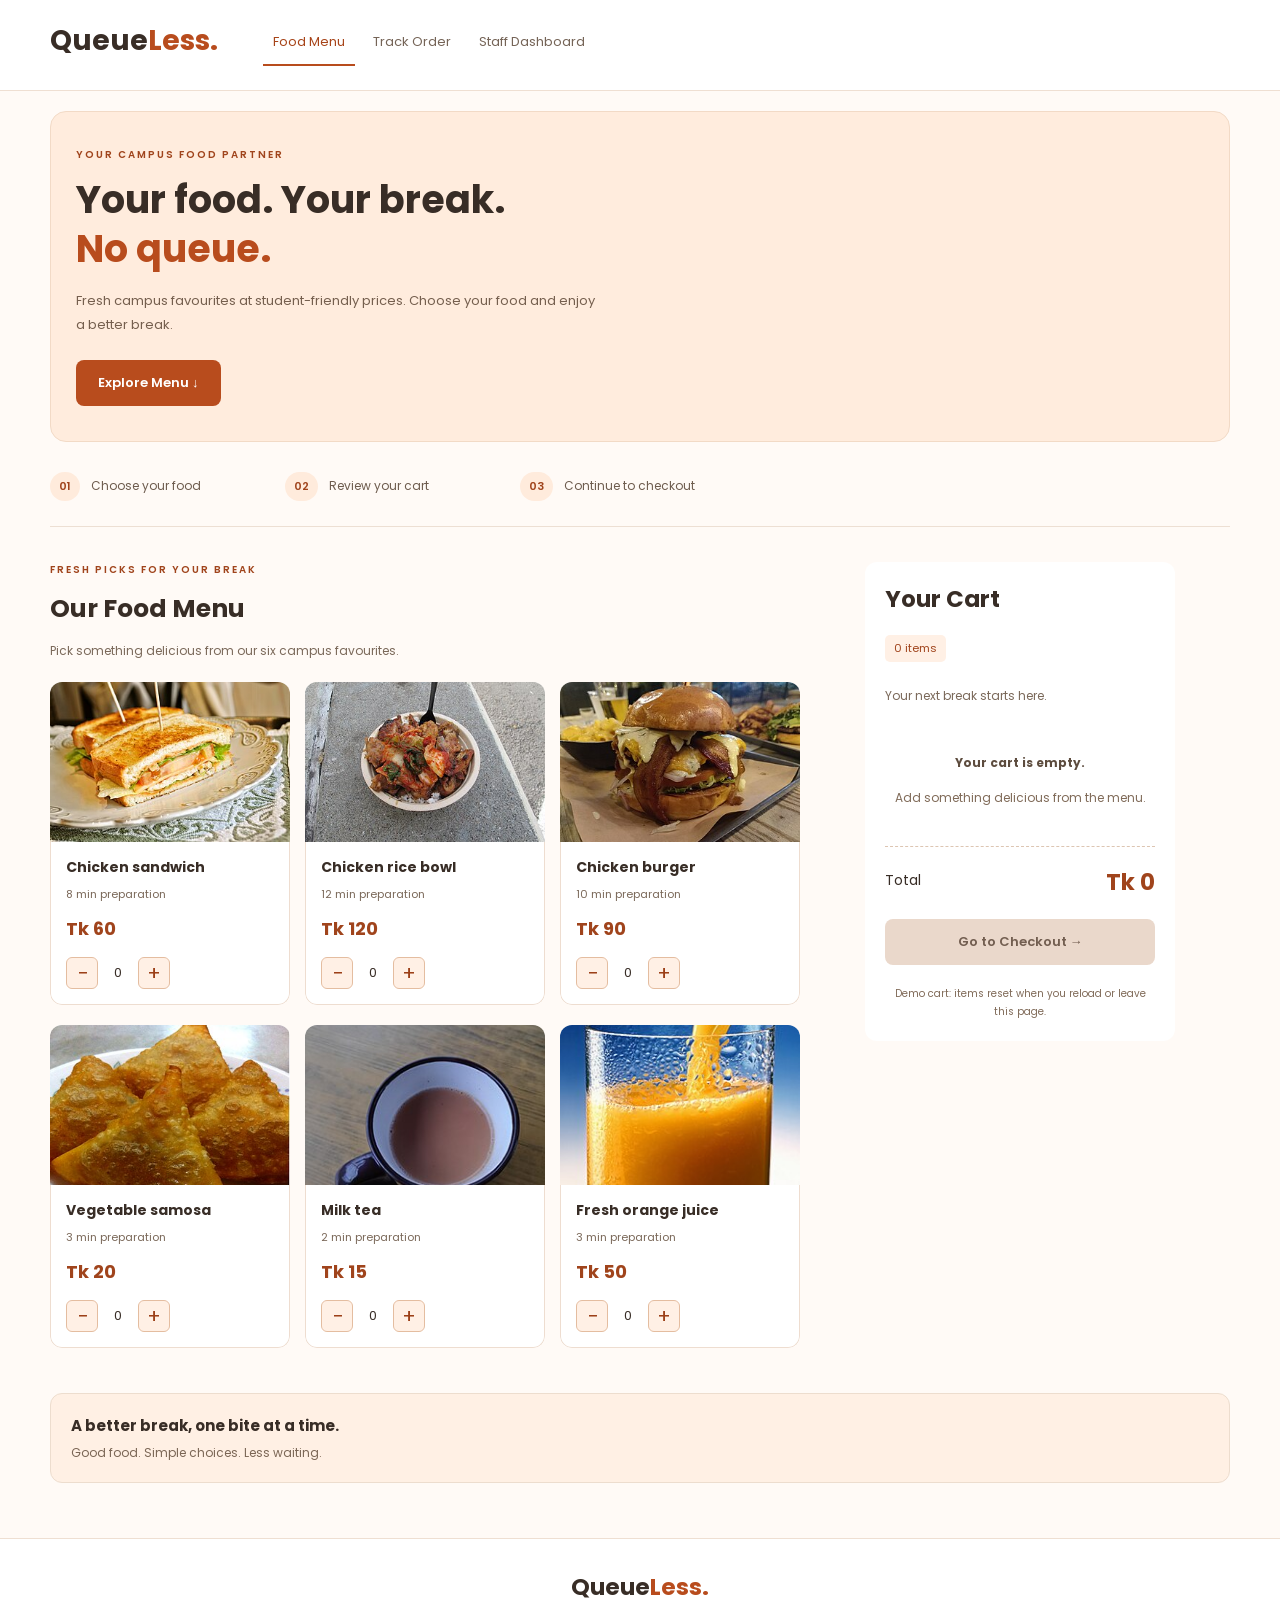
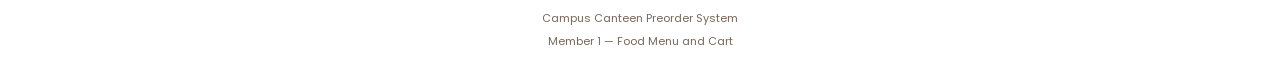
==== index.html @ 18ab2566 "Added my HTML project part" ====
<!DOCTYPE html>
<html lang="en">
<head>
    <meta charset="UTF-8">

    <meta name="viewport" content="width=device-width, initial-scale=1.0">

    <title>QueueLess | Food Menu</title>

    <link
        href="https://fonts.googleapis.com/css2?family=Poppins:wght@400;500;600;700&display=swap"
        rel="stylesheet"
    >

    <link rel="stylesheet" href="css/base.css">
    <link rel="stylesheet" href="css/menu.css">
</head>

<body>

    <!-- Shared header -->
    <header>
        <div class="navigation">

            <a class="logo" href="index.html">
                Queue<span>Less.</span>
            </a>

            <nav>
                <a class="active" href="index.html">Food Menu</a>
                <a href="track.html">Track Order</a>
                <a href="staff.html">Staff Dashboard</a>
            </nav>

        </div>
    </header>

    <main class="container">

        <!-- Welcome section -->
        <section class="hero">

            <p class="eyebrow">YOUR CAMPUS FOOD PARTNER</p>

            <h1>
                Your food. Your break.<br>
                <span>No queue.</span>
            </h1>

            <p class="hero-description">
                Fresh campus favourites at student-friendly prices.
                Choose your food and enjoy a better break.
            </p>

            <a class="button" href="#menu">
                Explore Menu ↓
            </a>

        </section>

        <!-- Ordering steps -->
        <section class="steps">

            <div class="step">
                <span>01</span>
                Choose your food
            </div>

            <div class="step">
                <span>02</span>
                Review your cart
            </div>

            <div class="step">
                <span>03</span>
                Continue to checkout
            </div>

        </section>

        <!-- Menu and cart -->
        <div class="page-layout">

            <section id="menu" class="menu-section">

                <p class="eyebrow">FRESH PICKS FOR YOUR BREAK</p>

                <h2>Our Food Menu</h2>

                <p class="section-description">
                    Pick something delicious from our six campus favourites.
                </p>

                <!-- Food cards are displayed by JavaScript -->
                <div id="food-list" class="food-list"></div>

            </section>

            <aside class="cart-section">

                <h2>Your Cart</h2>

                <p id="item-count" class="item-count">
                    0 items
                </p>

                <p class="section-description">
                    Your next break starts here.
                </p>

                <!-- Selected items are displayed by JavaScript -->
                <div id="cart-items"></div>

                <div class="cart-total">

                    <span>Total</span>

                    <strong id="cart-total">
                        Tk 0
                    </strong>

                </div>

                <a
                    id="checkout-button"
                    class="button checkout-button"
                    href="checkout.html"
                    onclick="return checkCart()"
                >
                    Go to Checkout →
                </a>

                <p class="cart-note">
                    Demo cart: items reset when you reload or leave this page.
                </p>

            </aside>

        </div>

        <section class="bottom-message">

            <h3>A better break, one bite at a time.</h3>

            <p>
                Good food. Simple choices. Less waiting.
            </p>

        </section>

    </main>

    <footer>

        <p class="footer-logo">
            Queue<span>Less.</span>
        </p>

        <p>Campus Canteen Preorder System</p>

        <p>Member 1 — Food Menu and Cart</p>

    </footer>

    <!-- Load the cart variable before the menu functions -->
    <script src="js/store.js"></script>
    <script src="js/menu.js"></script>

</body>
</html>
---- css/base.css ----
/* General page styles */
html {
    background-color: #fffaf6;
}

body {
    margin: 0;
    font-family: "Poppins", Arial, sans-serif;
    color: #382d26;
}

a {
    text-decoration: none;
    color: inherit;
}

button,
input,
select {
    font-family: "Poppins", Arial, sans-serif;
}

/* Header */
header {
    background-color: white;
    border-bottom: 1px solid #efdfd2;
}

.navigation {
    max-width: 1180px;
    margin: auto;
    padding: 20px;
    overflow: hidden;
}

/* Logo */
.logo {
    display: block;
    float: left;
    font-size: 28px;
    font-weight: 700;
    margin-right: 45px;
    margin-bottom: 8px;
}

.logo span {
    color: #b84c1d;
}

/* Navigation links */
nav {
    float: left;
    overflow: hidden;
}

nav a {
    display: block;
    float: left;
    padding: 12px 10px;
    margin-right: 8px;
    font-size: 13px;
    color: #756457;
}

nav a:hover {
    color: #a74419;
    background-color: #fff1e6;
}

nav a.active {
    color: #a74419;
    border-bottom: 2px solid #b84c1d;
}

/* Shared buttons */
.button {
    display: inline-block;
    padding: 13px 22px;
    border: none;
    border-radius: 8px;
    background-color: #b84c1d;
    color: white;
    font-size: 13px;
    font-weight: 600;
    text-align: center;
    cursor: pointer;
}

.button:hover {
    background-color: #943813;
}

/* Shared form styles for team integration */
label {
    display: block;
    margin-bottom: 7px;
    font-size: 13px;
}

input,
select {
    padding: 11px;
    border: 1px solid #dfcbbb;
    border-radius: 6px;
    background-color: white;
    color: #382d26;
}

/* Footer */
footer {
    padding: 25px 15px;
    margin-top: 35px;
    background-color: white;
    border-top: 1px solid #efdfd2;
    text-align: center;
}

footer p {
    color: #786759;
    font-size: 11px;
    margin: 6px 0;
}

footer .footer-logo {
    color: #382d26;
    font-size: 23px;
    font-weight: 700;
}

.footer-logo span {
    color: #b84c1d;
}
---- css/menu.css ----
/* Main page container */
.container {
    max-width: 1180px;
    margin: auto;
    padding: 20px;
}

/* Hero section */
.hero {
    padding: 35px 25px;
    background-color: #ffecdd;
    border: 1px solid #f2dac6;
    border-radius: 16px;
}

.eyebrow {
    margin: 0 0 12px;
    color: #a0441c;
    font-size: 10px;
    font-weight: 600;
    letter-spacing: 2px;
}

.hero h1 {
    margin: 10px 0 15px;
    font-size: 38px;
    line-height: 1.3;
}

.hero h1 span {
    color: #b84c1d;
}

.hero-description {
    max-width: 530px;
    margin-bottom: 22px;
    color: #755f4e;
    font-size: 13px;
    line-height: 1.9;
}

/* Steps */
.steps {
    margin: 20px 0 35px;
    padding-bottom: 15px;
    border-bottom: 1px solid #eddfd3;
    overflow: hidden;
}

.step {
    float: left;
    width: 220px;
    max-width: 100%;
    margin: 10px 15px 10px 0;
    color: #6e5c4e;
    font-size: 12px;
}

.step span {
    display: inline-block;
    margin-right: 8px;
    padding: 6px 9px;
    border-radius: 20px;
    background-color: #ffebdc;
    color: #a0441c;
    font-size: 11px;
    font-weight: 600;
}

/* Menu and cart wrap onto separate rows when space runs out */
.page-layout {
    overflow: hidden;
}

.menu-section {
    float: left;
    width: 790px;
    max-width: 100%;
    margin-right: 25px;
    margin-bottom: 25px;
}

h2 {
    margin: 8px 0;
    font-size: 25px;
}

.section-description {
    color: #7b695a;
    font-size: 12px;
    line-height: 1.8;
    margin-bottom: 20px;
}

/* Food cards */
.food-list {
    overflow: hidden;
}

.food-card {
    float: left;
    width: 240px;
    max-width: 100%;
    margin: 0 15px 20px 0;
    background-color: white;
    border-radius: 12px;
    overflow: hidden;
}

/* Border is inside the card content */
.food-information {
    padding: 15px;
    border: 1px solid #eeddd0;
    border-top: none;
    border-radius: 0 0 12px 12px;
}

.food-image {
    display: block;
    width: 100%;
    height: 160px;
    object-fit: cover;
}

.food-information h3 {
    margin: 0 0 8px;
    font-size: 14px;
}

.preparation-time {
    margin: 0 0 12px;
    color: #7b695a;
    font-size: 11px;
}

.food-price {
    display: block;
    margin-bottom: 15px;
    color: #a0441c;
    font-size: 18px;
}

/* Quantity buttons */
.quantity-controls {
    overflow: hidden;
}

.quantity-button {
    float: left;
    width: 32px;
    height: 32px;
    padding: 0;
    border: 1px solid #e4bda0;
    border-radius: 6px;
    background-color: #fff0e5;
    color: #9c4018;
    font-size: 20px;
    cursor: pointer;
}

.quantity-button:hover {
    background-color: #ffddc4;
}

.quantity-number {
    display: block;
    float: left;
    min-width: 20px;
    padding: 6px 10px;
    text-align: center;
    font-size: 13px;
}

/* Cart */
.cart-section {
    float: left;
    width: 310px;
    max-width: 100%;
    margin-bottom: 25px;
    background-color: white;
    border-radius: 12px;
}

/*
   Padding belongs to the cart's children so the cart
   keeps its declared width under the lecture box model.
*/
.cart-section > h2,
.cart-section > .section-description,
.item-count,
#cart-items,
.cart-total,
.cart-note {
    margin-left: 20px;
    margin-right: 20px;
}

.cart-section > h2 {
    margin-top: 20px;
    font-size: 23px;
}

.item-count {
    display: inline-block;
    padding: 5px 9px;
    background-color: #fff0e5;
    color: #a0441c;
    border-radius: 5px;
    font-size: 11px;
}

.empty-cart {
    padding: 25px 0;
    text-align: center;
    color: #806b59;
    font-size: 12px;
    line-height: 1.9;
}

.empty-cart strong {
    color: #5d4c3e;
}

.cart-item {
    padding: 15px 0;
    border-top: 1px solid #f0e2d7;
}

.cart-item h3 {
    font-size: 13px;
    margin: 0 0 7px;
}

.cart-item p {
    font-size: 11px;
    color: #7b6655;
    margin: 5px 0;
}

.cart-item .quantity-controls {
    margin-top: 12px;
}

.remove-button {
    margin-top: 10px;
    padding: 0;
    border: none;
    background-color: white;
    color: #a0441c;
    font-size: 11px;
    text-decoration: underline;
    cursor: pointer;
}

.cart-total {
    padding-top: 18px;
    border-top: 1px dashed #ddc5b2;
    overflow: hidden;
}

.cart-total span {
    float: left;
    padding-top: 5px;
    font-size: 14px;
}

.cart-total strong {
    float: right;
    color: #a0441c;
    font-size: 23px;
}

.checkout-button {
    display: block;
    margin: 20px;
}

.cart-note {
    margin-bottom: 20px;
    color: #806b59;
    font-size: 10px;
    line-height: 1.8;
    text-align: center;
}

/* Bottom message */
.bottom-message {
    clear: both;
    padding: 20px;
    border: 1px solid #edddce;
    border-radius: 12px;
    background-color: #fff0e4;
}

.bottom-message h3 {
    margin: 0 0 7px;
    font-size: 15px;
}

.bottom-message p {
    margin: 0;
    color: #7b6655;
    font-size: 12px;
}
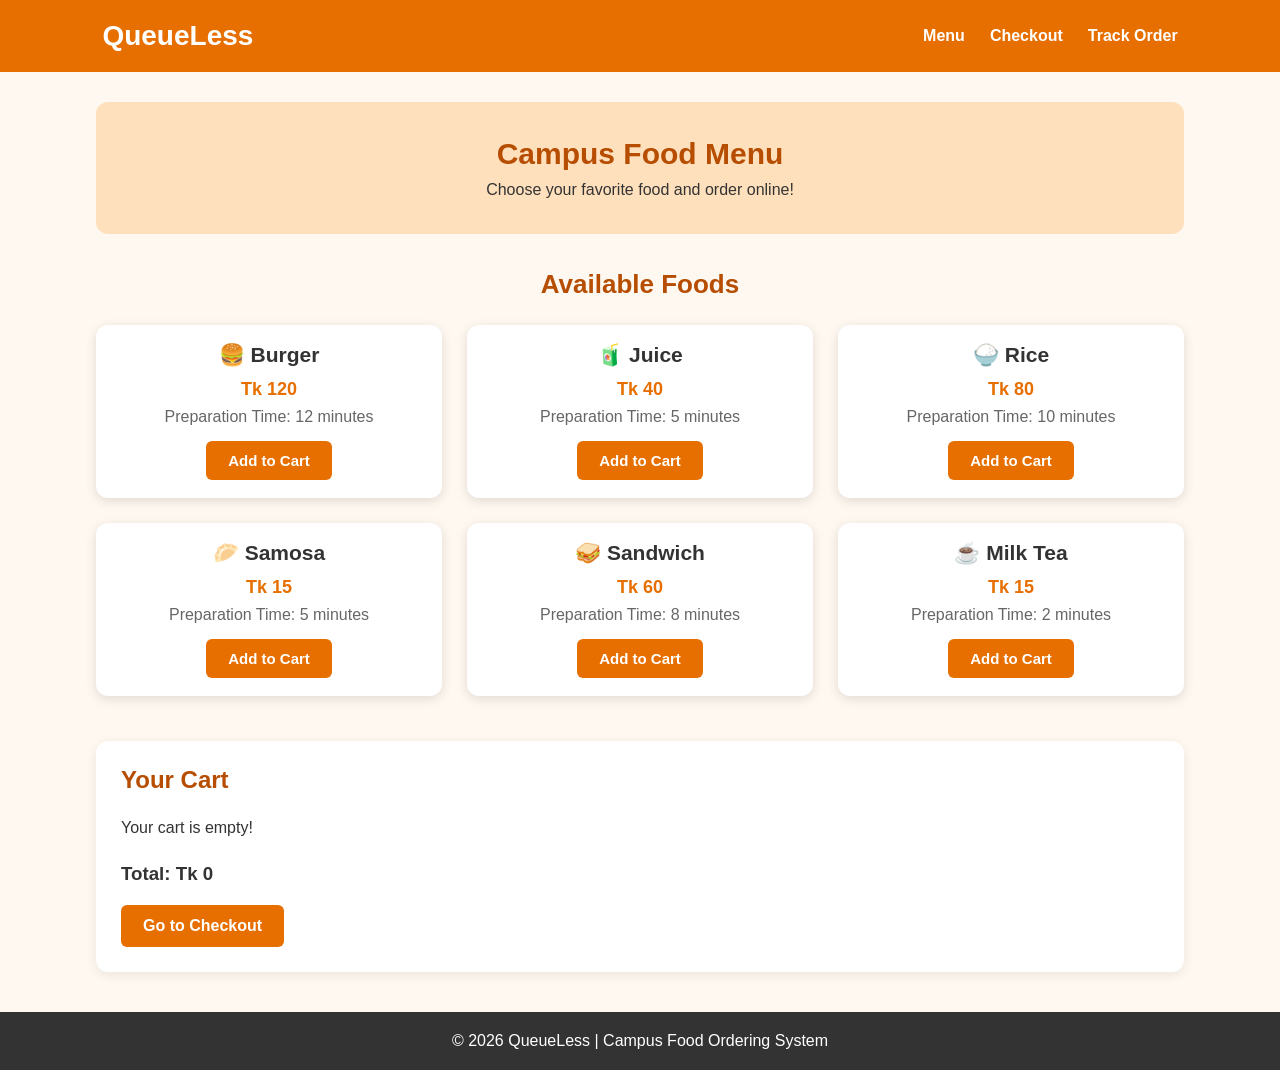
==== commit 100c6ba8: "Add my menu and checkout page features" ====
--- a/index.html
+++ b/index.html
@@ -1,170 +1,65 @@
+
 <!DOCTYPE html>
 <html lang="en">
 <head>
     <meta charset="UTF-8">
+    <meta name="viewport" content="width=device-width, initial-scale=1.0">
+    <title>QueueLess - Food Menu</title>
 
-    <meta name="viewport" content="width=device-width, initial-scale=1.0">
+    <link rel="stylesheet" href="css/menu.css">
 
-    <title>QueueLess | Food Menu</title>
-
-    <link
-        href="https://fonts.googleapis.com/css2?family=Poppins:wght@400;500;600;700&display=swap"
-        rel="stylesheet"
-    >
-
-    <link rel="stylesheet" href="css/base.css">
-    <link rel="stylesheet" href="css/menu.css">
+    <script src="js/store.js" defer></script>
+    <script src="js/menu.js" defer></script>
 </head>
 
 <body>
 
-    <!-- Shared header -->
-    <header>
-        <div class="navigation">
+    <header class="header">
+        <h1>QueueLess</h1>
 
-            <a class="logo" href="index.html">
-                Queue<span>Less.</span>
-            </a>
-
-            <nav>
-                <a class="active" href="index.html">Food Menu</a>
-                <a href="track.html">Track Order</a>
-                <a href="staff.html">Staff Dashboard</a>
-            </nav>
-
-        </div>
+        <nav>
+            <a href="index.html">Menu</a>
+            <a href="checkout.html">Checkout</a>
+            <a href="track.html">Track Order</a>
+        </nav>
     </header>
 
     <main class="container">
 
-        <!-- Welcome section -->
-        <section class="hero">
-
-            <p class="eyebrow">YOUR CAMPUS FOOD PARTNER</p>
-
-            <h1>
-                Your food. Your break.<br>
-                <span>No queue.</span>
-            </h1>
-
-            <p class="hero-description">
-                Fresh campus favourites at student-friendly prices.
-                Choose your food and enjoy a better break.
-            </p>
-
-            <a class="button" href="#menu">
-                Explore Menu ↓
-            </a>
-
+        <section class="welcome">
+            <h2>Campus Food Menu</h2>
+            <p>Choose your favorite food and order online!</p>
         </section>
 
-        <!-- Ordering steps -->
-        <section class="steps">
+        <section class="menu-section">
+            <h2>Available Foods</h2>
 
-            <div class="step">
-                <span>01</span>
-                Choose your food
+            <div id="food-list" class="food-grid"></div>
+        </section>
+
+        <section class="cart-section">
+            <h2>Your Cart</h2>
+
+            <div id="cart-items">
+                Your cart is empty!
             </div>
 
-            <div class="step">
-                <span>02</span>
-                Review your cart
-            </div>
+            <h3>
+                Total: Tk <span id="cart-total">0</span>
+            </h3>
 
-            <div class="step">
-                <span>03</span>
-                Continue to checkout
-            </div>
-
+            <a href="checkout.html" class="checkout-button">
+                Go to Checkout
+            </a>
         </section>
 
-        <!-- Menu and cart -->
-        <div class="page-layout">
-
-            <section id="menu" class="menu-section">
-
-                <p class="eyebrow">FRESH PICKS FOR YOUR BREAK</p>
-
-                <h2>Our Food Menu</h2>
-
-                <p class="section-description">
-                    Pick something delicious from our six campus favourites.
-                </p>
-
-                <!-- Food cards are displayed by JavaScript -->
-                <div id="food-list" class="food-list"></div>
-
-            </section>
-
-            <aside class="cart-section">
-
-                <h2>Your Cart</h2>
-
-                <p id="item-count" class="item-count">
-                    0 items
-                </p>
-
-                <p class="section-description">
-                    Your next break starts here.
-                </p>
-
-                <!-- Selected items are displayed by JavaScript -->
-                <div id="cart-items"></div>
-
-                <div class="cart-total">
-
-                    <span>Total</span>
-
-                    <strong id="cart-total">
-                        Tk 0
-                    </strong>
-
-                </div>
-
-                <a
-                    id="checkout-button"
-                    class="button checkout-button"
-                    href="checkout.html"
-                    onclick="return checkCart()"
-                >
-                    Go to Checkout →
-                </a>
-
-                <p class="cart-note">
-                    Demo cart: items reset when you reload or leave this page.
-                </p>
-
-            </aside>
-
-        </div>
-
-        <section class="bottom-message">
-
-            <h3>A better break, one bite at a time.</h3>
-
-            <p>
-                Good food. Simple choices. Less waiting.
-            </p>
-
-        </section>
+        <p id="message"></p>
 
     </main>
 
-    <footer>
-
-        <p class="footer-logo">
-            Queue<span>Less.</span>
-        </p>
-
-        <p>Campus Canteen Preorder System</p>
-
-        <p>Member 1 — Food Menu and Cart</p>
-
+    <footer class="footer">
+        <p>© 2026 QueueLess | Campus Food Ordering System</p>
     </footer>
 
-    <!-- Load the cart variable before the menu functions -->
-    <script src="js/store.js"></script>
-    <script src="js/menu.js"></script>
-
 </body>
-</html>+</html>
--- a/css/menu.css
+++ b/css/menu.css
@@ -1,304 +1,238 @@
-/* Main page container */
+
+* {
+    margin: 0;
+    padding: 0;
+    box-sizing: border-box;
+}
+
+body {
+    font-family: Arial, sans-serif;
+    background: #fff8f0;
+    color: #333;
+}
+
+/* Header */
+
+.header {
+    background: #e76f00;
+    color: white;
+    padding: 20px 8%;
+    display: flex;
+    justify-content: space-between;
+    align-items: center;
+    flex-wrap: wrap;
+    gap: 15px;
+}
+
+.header h1 {
+    font-size: 28px;
+}
+
+.header nav {
+    display: flex;
+    gap: 25px;
+}
+
+.header nav a {
+    color: white;
+    text-decoration: none;
+    font-weight: bold;
+}
+
+.header nav a:hover {
+    text-decoration: underline;
+}
+
+/* Main Container */
+
 .container {
-    max-width: 1180px;
-    margin: auto;
-    padding: 20px;
-}
-
-/* Hero section */
-.hero {
-    padding: 35px 25px;
-    background-color: #ffecdd;
-    border: 1px solid #f2dac6;
-    border-radius: 16px;
-}
-
-.eyebrow {
-    margin: 0 0 12px;
-    color: #a0441c;
-    font-size: 10px;
-    font-weight: 600;
-    letter-spacing: 2px;
-}
-
-.hero h1 {
-    margin: 10px 0 15px;
-    font-size: 38px;
-    line-height: 1.3;
-}
-
-.hero h1 span {
-    color: #b84c1d;
-}
-
-.hero-description {
-    max-width: 530px;
-    margin-bottom: 22px;
-    color: #755f4e;
-    font-size: 13px;
-    line-height: 1.9;
-}
-
-/* Steps */
-.steps {
-    margin: 20px 0 35px;
-    padding-bottom: 15px;
-    border-bottom: 1px solid #eddfd3;
-    overflow: hidden;
-}
-
-.step {
-    float: left;
-    width: 220px;
-    max-width: 100%;
-    margin: 10px 15px 10px 0;
-    color: #6e5c4e;
-    font-size: 12px;
-}
-
-.step span {
-    display: inline-block;
-    margin-right: 8px;
-    padding: 6px 9px;
-    border-radius: 20px;
-    background-color: #ffebdc;
-    color: #a0441c;
-    font-size: 11px;
-    font-weight: 600;
-}
-
-/* Menu and cart wrap onto separate rows when space runs out */
-.page-layout {
-    overflow: hidden;
-}
-
-.menu-section {
-    float: left;
-    width: 790px;
-    max-width: 100%;
-    margin-right: 25px;
+    width: 85%;
+    max-width: 1200px;
+    margin: 30px auto;
+}
+
+/* Welcome Section */
+
+.welcome {
+    text-align: center;
+    padding: 35px 15px;
+    background: #ffe0bd;
+    border-radius: 12px;
+    margin-bottom: 35px;
+}
+
+.welcome h2 {
+    font-size: 30px;
+    color: #b64d00;
+    margin-bottom: 10px;
+}
+
+.welcome p {
+    font-size: 16px;
+}
+
+/* Menu Section */
+
+.menu-section h2 {
+    text-align: center;
     margin-bottom: 25px;
-}
-
-h2 {
-    margin: 8px 0;
-    font-size: 25px;
-}
-
-.section-description {
-    color: #7b695a;
-    font-size: 12px;
-    line-height: 1.8;
-    margin-bottom: 20px;
-}
-
-/* Food cards */
-.food-list {
-    overflow: hidden;
+    color: #b64d00;
+    font-size: 26px;
+}
+
+.food-grid {
+    display: grid;
+    grid-template-columns: repeat(3, 1fr);
+    gap: 25px;
 }
 
 .food-card {
-    float: left;
-    width: 240px;
-    max-width: 100%;
-    margin: 0 15px 20px 0;
-    background-color: white;
+    background: white;
     border-radius: 12px;
     overflow: hidden;
-}
-
-/* Border is inside the card content */
+    box-shadow: 0 3px 12px rgba(0, 0, 0, 0.12);
+    transition: transform 0.2s;
+}
+
+.food-card:hover {
+    transform: translateY(-5px);
+}
+
+.food-image {
+    width: 100%;
+    height: 220px;
+    object-fit: cover;
+    display: block;
+    background: #eee;
+}
+
 .food-information {
-    padding: 15px;
-    border: 1px solid #eeddd0;
-    border-top: none;
-    border-radius: 0 0 12px 12px;
-}
-
-.food-image {
-    display: block;
-    width: 100%;
-    height: 160px;
-    object-fit: cover;
+    padding: 18px;
+    text-align: center;
 }
 
 .food-information h3 {
-    margin: 0 0 8px;
-    font-size: 14px;
-}
-
-.preparation-time {
-    margin: 0 0 12px;
-    color: #7b695a;
-    font-size: 11px;
-}
-
-.food-price {
-    display: block;
+    font-size: 21px;
+    margin-bottom: 12px;
+}
+
+.price {
+    color: #e76f00;
+    font-weight: bold;
+    font-size: 18px;
+    margin-bottom: 8px;
+}
+
+.preparation {
+    color: #666;
     margin-bottom: 15px;
-    color: #a0441c;
-    font-size: 18px;
-}
-
-/* Quantity buttons */
-.quantity-controls {
-    overflow: hidden;
-}
-
-.quantity-button {
-    float: left;
-    width: 32px;
-    height: 32px;
-    padding: 0;
-    border: 1px solid #e4bda0;
+}
+
+.add-button {
+    background: #e76f00;
+    color: white;
+    border: none;
+    padding: 11px 22px;
     border-radius: 6px;
-    background-color: #fff0e5;
-    color: #9c4018;
-    font-size: 20px;
     cursor: pointer;
-}
-
-.quantity-button:hover {
-    background-color: #ffddc4;
-}
-
-.quantity-number {
-    display: block;
-    float: left;
-    min-width: 20px;
-    padding: 6px 10px;
-    text-align: center;
-    font-size: 13px;
-}
-
-/* Cart */
+    font-size: 15px;
+    font-weight: bold;
+}
+
+.add-button:hover {
+    background: #bd5900;
+}
+
+/* Cart Section */
+
 .cart-section {
-    float: left;
-    width: 310px;
-    max-width: 100%;
-    margin-bottom: 25px;
-    background-color: white;
+    margin-top: 45px;
+    padding: 25px;
+    background: white;
     border-radius: 12px;
-}
-
-/*
-   Padding belongs to the cart's children so the cart
-   keeps its declared width under the lecture box model.
-*/
-.cart-section > h2,
-.cart-section > .section-description,
-.item-count,
-#cart-items,
-.cart-total,
-.cart-note {
-    margin-left: 20px;
-    margin-right: 20px;
-}
-
-.cart-section > h2 {
-    margin-top: 20px;
-    font-size: 23px;
-}
-
-.item-count {
+    box-shadow: 0 3px 12px rgba(0, 0, 0, 0.08);
+}
+
+.cart-section h2 {
+    color: #b64d00;
+    margin-bottom: 20px;
+}
+
+#cart-items {
+    margin-bottom: 20px;
+    line-height: 1.8;
+}
+
+.cart-item {
+    display: flex;
+    justify-content: space-between;
+    align-items: center;
+    gap: 10px;
+    padding: 10px 0;
+    border-bottom: 1px solid #eee;
+}
+
+.cart-section h3 {
+    margin-bottom: 20px;
+}
+
+.checkout-button {
     display: inline-block;
-    padding: 5px 9px;
-    background-color: #fff0e5;
-    color: #a0441c;
-    border-radius: 5px;
-    font-size: 11px;
-}
-
-.empty-cart {
-    padding: 25px 0;
-    text-align: center;
-    color: #806b59;
-    font-size: 12px;
-    line-height: 1.9;
-}
-
-.empty-cart strong {
-    color: #5d4c3e;
-}
-
-.cart-item {
-    padding: 15px 0;
-    border-top: 1px solid #f0e2d7;
-}
-
-.cart-item h3 {
-    font-size: 13px;
-    margin: 0 0 7px;
-}
-
-.cart-item p {
-    font-size: 11px;
-    color: #7b6655;
-    margin: 5px 0;
-}
-
-.cart-item .quantity-controls {
-    margin-top: 12px;
-}
-
-.remove-button {
-    margin-top: 10px;
-    padding: 0;
-    border: none;
-    background-color: white;
-    color: #a0441c;
-    font-size: 11px;
-    text-decoration: underline;
-    cursor: pointer;
-}
-
-.cart-total {
-    padding-top: 18px;
-    border-top: 1px dashed #ddc5b2;
-    overflow: hidden;
-}
-
-.cart-total span {
-    float: left;
-    padding-top: 5px;
-    font-size: 14px;
-}
-
-.cart-total strong {
-    float: right;
-    color: #a0441c;
-    font-size: 23px;
-}
-
-.checkout-button {
-    display: block;
-    margin: 20px;
-}
-
-.cart-note {
-    margin-bottom: 20px;
-    color: #806b59;
-    font-size: 10px;
-    line-height: 1.8;
-    text-align: center;
-}
-
-/* Bottom message */
-.bottom-message {
-    clear: both;
+    background: #e76f00;
+    color: white;
+    text-decoration: none;
+    padding: 12px 22px;
+    border-radius: 6px;
+    font-weight: bold;
+}
+
+.checkout-button:hover {
+    background: #bd5900;
+}
+
+#message {
+    text-align: center;
+    color: green;
+    margin-top: 15px;
+    font-weight: bold;
+}
+
+/* Footer */
+
+.footer {
+    text-align: center;
     padding: 20px;
-    border: 1px solid #edddce;
-    border-radius: 12px;
-    background-color: #fff0e4;
-}
-
-.bottom-message h3 {
-    margin: 0 0 7px;
-    font-size: 15px;
-}
-
-.bottom-message p {
-    margin: 0;
-    color: #7b6655;
-    font-size: 12px;
-}+    margin-top: 40px;
+    background: #333;
+    color: white;
+}
+
+/* Responsive Design */
+
+@media (max-width: 900px) {
+    .food-grid {
+        grid-template-columns: repeat(2, 1fr);
+    }
+}
+
+@media (max-width: 600px) {
+    .header {
+        flex-direction: column;
+    }
+
+    .header nav {
+        gap: 15px;
+    }
+
+    .container {
+        width: 92%;
+    }
+
+    .food-grid {
+        grid-template-columns: 1fr;
+    }
+
+    .welcome h2 {
+        font-size: 24px;
+    }
+}
